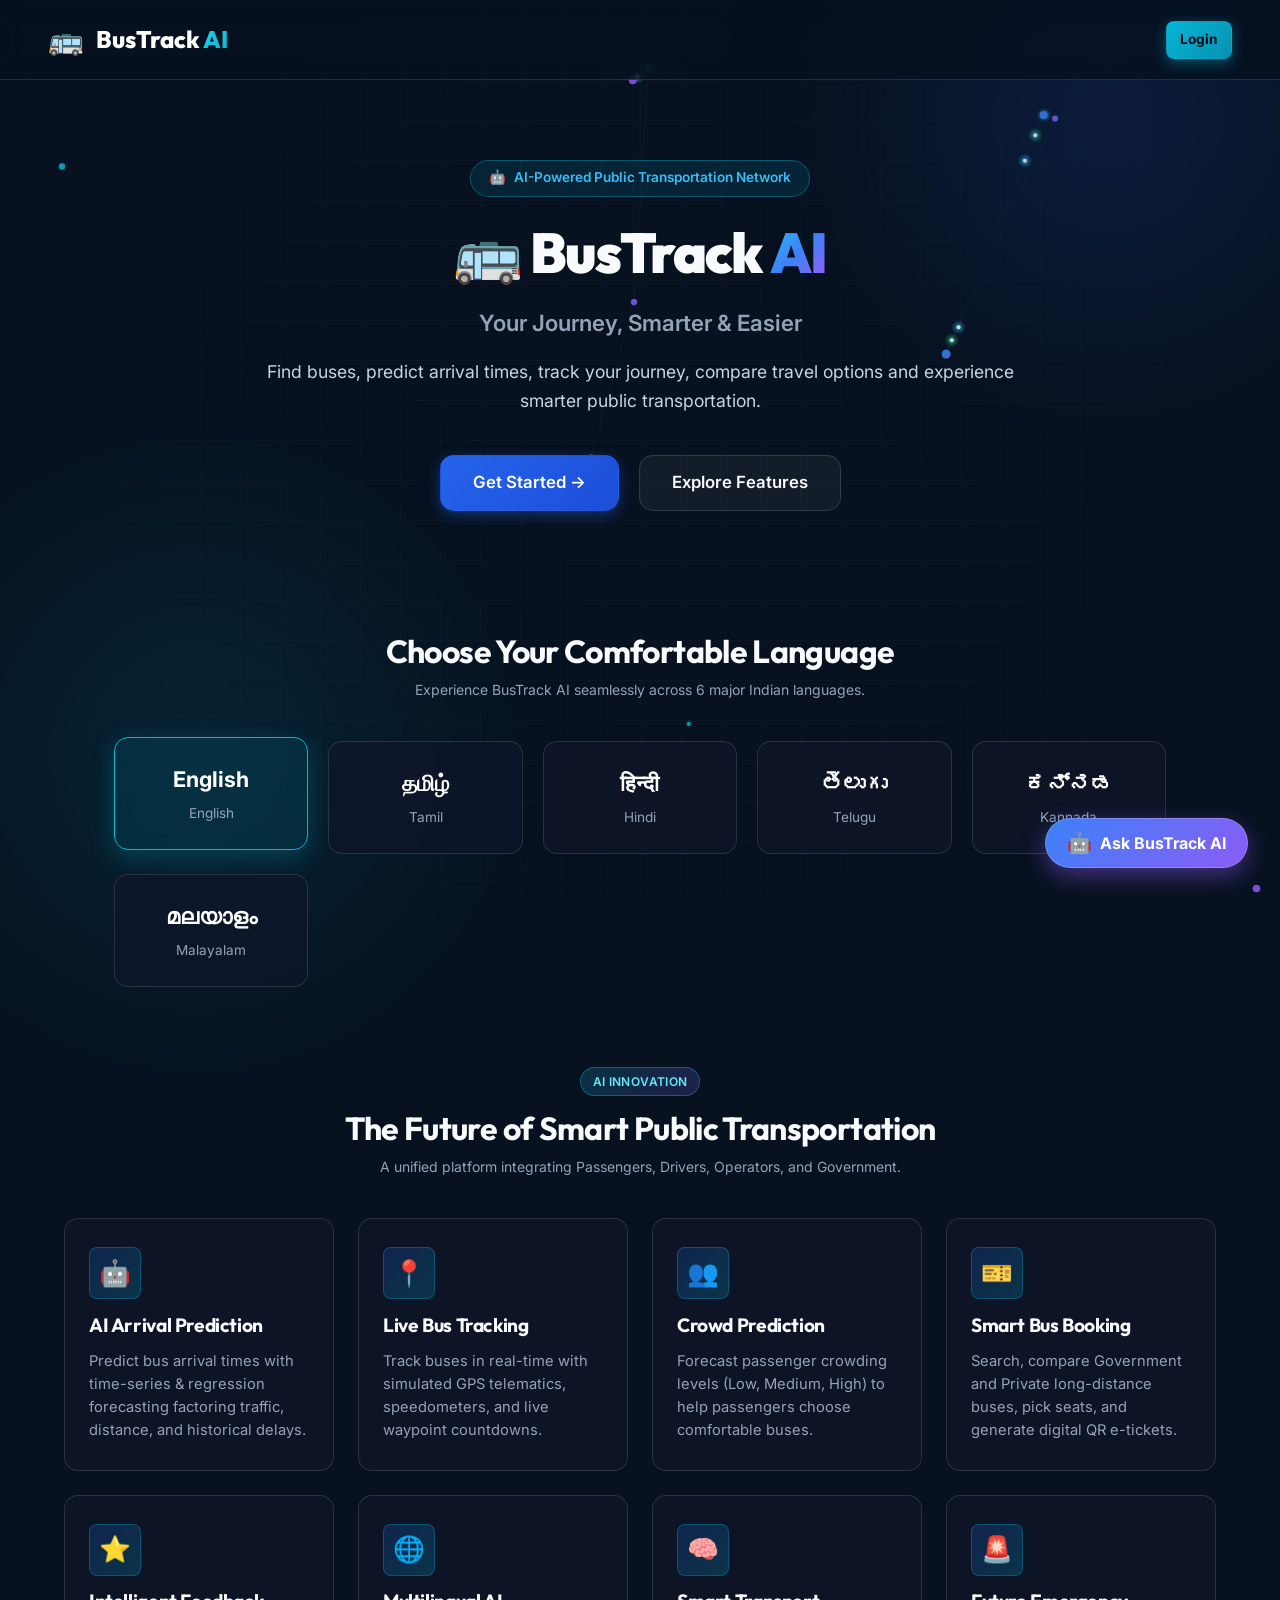
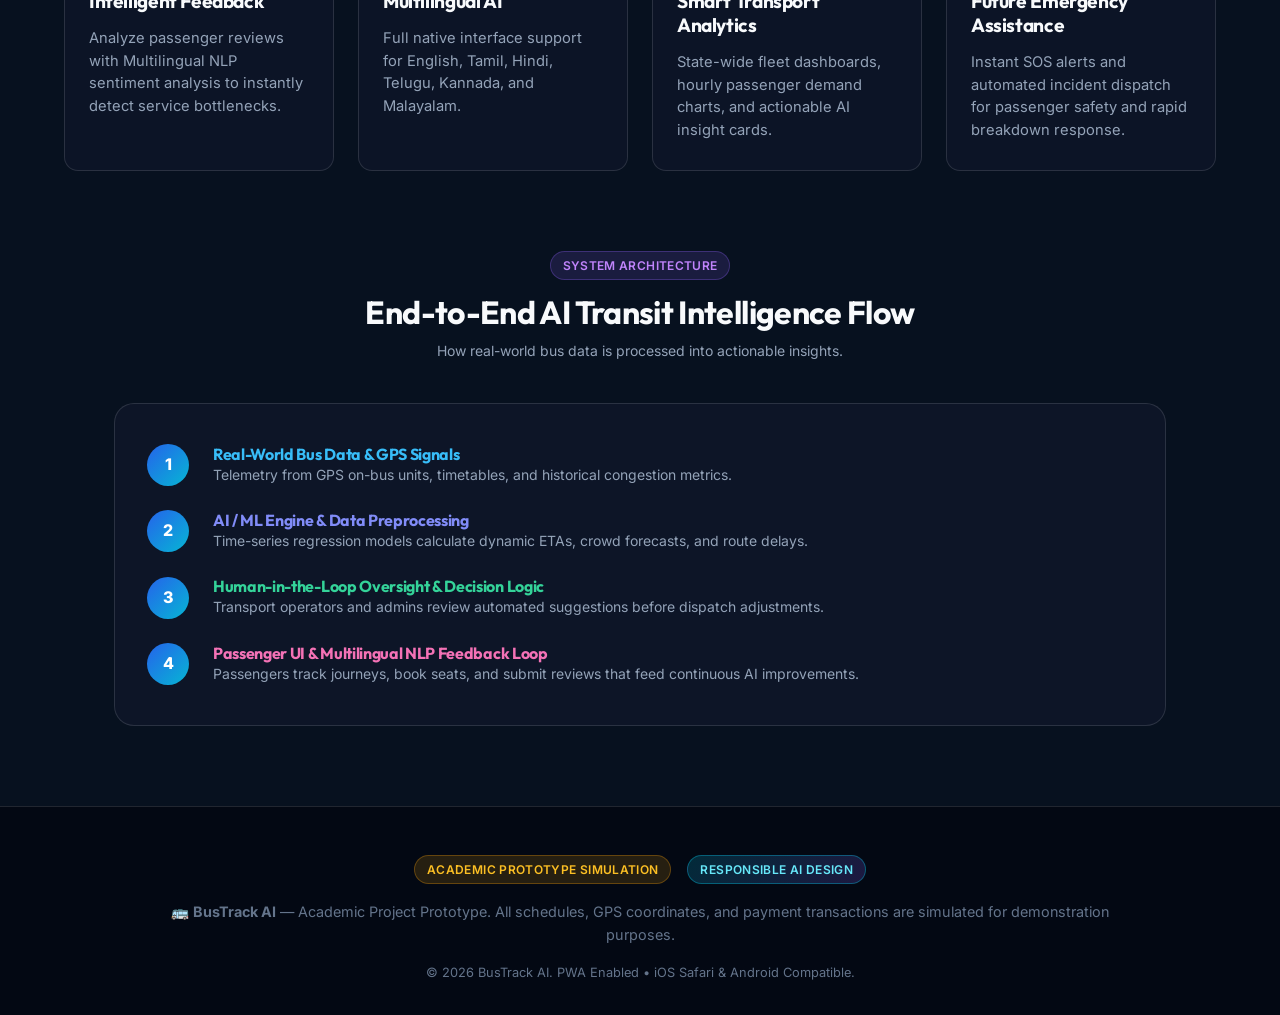
==== index.html @ 9d3da6a9 "feat: complete BusTrack AI platform with PWA, responsive design, email auth, and live booking" ====
<!DOCTYPE html>
<html lang="en">
<head>
  <meta charset="UTF-8" />
  <meta name="viewport" content="width=device-width, initial-scale=1.0, viewport-fit=cover" />
  <title>BusTrack AI — Know Your Bus. Know Your Time. Travel Smarter.</title>
  <meta name="description" content="AI-Powered Smart Public Transportation Platform for real-time bus tracking, ETA predictions, Govt vs. Private comparisons, and smart ticketing." />
  <meta name="theme-color" content="#07111F" />
  <meta name="apple-mobile-web-app-capable" content="yes" />
  <meta name="apple-mobile-web-app-status-bar-style" content="black-translucent" />
  <meta name="apple-mobile-web-app-title" content="BusTrack AI" />
  <link rel="manifest" href="manifest.json" />
  <link rel="apple-touch-icon" href="assets/icons/apple-touch-icon.png" />
  <link rel="icon" type="image/png" href="assets/icons/favicon.png" />
  <link rel="preconnect" href="https://fonts.googleapis.com" />
  <link rel="preconnect" href="https://fonts.gstatic.com" crossorigin />
  <link href="https://fonts.googleapis.com/css2?family=Inter:wght@400;500;600;700&family=Outfit:wght@600;700;800;900&display=swap" rel="stylesheet" />
  <link rel="stylesheet" href="css/global.css" />
  <link rel="stylesheet" href="css/landing.css" />
</head>
<body>
  <!-- Animated Transit Background Canvas & Grid Layer -->
  <canvas id="transit-bg-canvas"></canvas>
  <div class="bg-grid-overlay"></div>
  <div class="bg-gradient-glow"></div>
  <div class="bg-gradient-glow-2"></div>

  <!-- Landing Header -->
  <header class="landing-header">
    <div class="brand-logo">
      <span style="font-size: 1.8rem;">🚌</span>
      <span>BusTrack <span class="gradient-text-cyan">AI</span></span>
      <span class="badge badge-ai" style="display:none; @media(min-width:480px){display:inline-flex;}">Smart Mobility</span>
    </div>
    <div style="display: flex; align-items: center; gap: 0.75rem;">
      <span class="badge badge-demo" style="display:none; @media(min-width:600px){display:inline-flex;}">Prototype</span>
      <a href="login.html" class="btn btn-secondary btn-sm" data-i18n="login">Login →</a>
    </div>
  </header>

  <!-- Hero Section -->
  <main>
    <section class="hero-section">
      <div class="hero-pill">
        <span>🤖</span>
        <span>AI-Powered Public Transportation Network</span>
      </div>
      <h1 class="hero-title">
        🚌 BusTrack <span class="gradient-text">AI</span>
      </h1>
      <p class="hero-tagline" data-i18n="subtagline">
        “Your Journey, Smarter & Easier”
      </p>
      <p class="hero-description" data-i18n="landingDesc">
        Find buses, predict arrival times, track your journey, compare travel options and experience smarter public transportation.
      </p>
      <div class="hero-cta-group">
        <a href="login.html" class="btn btn-primary btn-lg" data-i18n="getStarted">
          GET STARTED →
        </a>
        <a href="#future-vision" class="btn btn-outline btn-lg">
          Explore Features
        </a>
      </div>
    </section>

    <!-- Language Selection Section -->
    <section class="language-section">
      <div class="section-heading">
        <h2 data-i18n="chooseLanguage">Choose Your Comfortable Language</h2>
        <p class="text-muted text-sm">Experience BusTrack AI seamlessly across 6 major Indian languages.</p>
      </div>
      <div class="language-cards-grid">
        <div class="language-card active" data-lang="en" onclick="LanguageManager.setLanguage('en')">
          <span class="lang-native">English</span>
          <span class="lang-english">English</span>
        </div>
        <div class="language-card" data-lang="ta" onclick="LanguageManager.setLanguage('ta')">
          <span class="lang-native">தமிழ்</span>
          <span class="lang-english">Tamil</span>
        </div>
        <div class="language-card" data-lang="hi" onclick="LanguageManager.setLanguage('hi')">
          <span class="lang-native">हिन्दी</span>
          <span class="lang-english">Hindi</span>
        </div>
        <div class="language-card" data-lang="te" onclick="LanguageManager.setLanguage('te')">
          <span class="lang-native">తెలుగు</span>
          <span class="lang-english">Telugu</span>
        </div>
        <div class="language-card" data-lang="kn" onclick="LanguageManager.setLanguage('kn')">
          <span class="lang-native">ಕನ್ನಡ</span>
          <span class="lang-english">Kannada</span>
        </div>
        <div class="language-card" data-lang="ml" onclick="LanguageManager.setLanguage('ml')">
          <span class="lang-native">മലയാളം</span>
          <span class="lang-english">Malayalam</span>
        </div>
      </div>
    </section>

    <!-- Future Vision Features Grid -->
    <section id="future-vision" class="features-section">
      <div class="section-heading">
        <div class="badge badge-ai" style="margin-bottom: 0.75rem;">AI Innovation</div>
        <h2 data-i18n="futureVisionTitle">The Future of Smart Public Transportation</h2>
        <p class="text-muted text-sm">A unified platform integrating Passengers, Drivers, Operators, and Government.</p>
      </div>

      <div class="features-grid">
        <div class="feature-card">
          <div class="feature-icon-box">🤖</div>
          <h3>AI Arrival Prediction</h3>
          <p>Predict bus arrival times with time-series & regression forecasting factoring traffic, distance, and historical delays.</p>
        </div>

        <div class="feature-card">
          <div class="feature-icon-box">📍</div>
          <h3>Live Bus Tracking</h3>
          <p>Track buses in real-time with simulated GPS telematics, speedometers, and live waypoint countdowns.</p>
        </div>

        <div class="feature-card">
          <div class="feature-icon-box">👥</div>
          <h3>Crowd Prediction</h3>
          <p>Forecast passenger crowding levels (Low, Medium, High) to help passengers choose comfortable buses.</p>
        </div>

        <div class="feature-card">
          <div class="feature-icon-box">🎫</div>
          <h3>Smart Bus Booking</h3>
          <p>Search, compare Government and Private long-distance buses, pick seats, and generate digital QR e-tickets.</p>
        </div>

        <div class="feature-card">
          <div class="feature-icon-box">⭐</div>
          <h3>Intelligent Feedback</h3>
          <p>Analyze passenger reviews with Multilingual NLP sentiment analysis to instantly detect service bottlenecks.</p>
        </div>

        <div class="feature-card">
          <div class="feature-icon-box">🌐</div>
          <h3>Multilingual AI</h3>
          <p>Full native interface support for English, Tamil, Hindi, Telugu, Kannada, and Malayalam.</p>
        </div>

        <div class="feature-card">
          <div class="feature-icon-box">🧠</div>
          <h3>Smart Transport Analytics</h3>
          <p>State-wide fleet dashboards, hourly passenger demand charts, and actionable AI insight cards.</p>
        </div>

        <div class="feature-card">
          <div class="feature-icon-box">🚨</div>
          <h3>Future Emergency Assistance</h3>
          <p>Instant SOS alerts and automated incident dispatch for passenger safety and rapid breakdown response.</p>
        </div>
      </div>
    </section>

    <!-- Architecture & C29 Project Context Section -->
    <section class="architecture-section">
      <div class="section-heading">
        <div class="badge badge-simulation" style="margin-bottom: 0.75rem;">System Architecture</div>
        <h2>End-to-End AI Transit Intelligence Flow</h2>
        <p class="text-muted text-sm">How real-world bus data is processed into actionable insights.</p>
      </div>

      <div class="arch-flow-box">
        <div class="flow-step">
          <div class="flow-step-num">1</div>
          <div>
            <h4 style="color: #38bdf8;">Real-World Bus Data & GPS Signals</h4>
            <p class="text-muted text-sm">Telemetry from GPS on-bus units, timetables, and historical congestion metrics.</p>
          </div>
        </div>

        <div class="flow-step">
          <div class="flow-step-num">2</div>
          <div>
            <h4 style="color: #818cf8;">AI / ML Engine & Data Preprocessing</h4>
            <p class="text-muted text-sm">Time-series regression models calculate dynamic ETAs, crowd forecasts, and route delays.</p>
          </div>
        </div>

        <div class="flow-step">
          <div class="flow-step-num">3</div>
          <div>
            <h4 style="color: #34d399;">Human-in-the-Loop Oversight & Decision Logic</h4>
            <p class="text-muted text-sm">Transport operators and admins review automated suggestions before dispatch adjustments.</p>
          </div>
        </div>

        <div class="flow-step">
          <div class="flow-step-num">4</div>
          <div>
            <h4 style="color: #f472b6;">Passenger UI & Multilingual NLP Feedback Loop</h4>
            <p class="text-muted text-sm">Passengers track journeys, book seats, and submit reviews that feed continuous AI improvements.</p>
          </div>
        </div>
      </div>
    </section>
  </main>

  <!-- Landing Footer -->
  <footer class="landing-footer">
    <div style="max-width: 1000px; margin: 0 auto; display: flex; flex-direction: column; gap: 1rem;">
      <div style="display: flex; justify-content: center; align-items: center; gap: 1rem; flex-wrap: wrap;">
        <span class="badge badge-demo">Academic Prototype Simulation</span>
        <span class="badge badge-ai">Responsible AI Design</span>
      </div>
      <p>🚌 <strong>BusTrack AI</strong> — Academic Project Prototype. All schedules, GPS coordinates, and payment transactions are simulated for demonstration purposes.</p>
      <p style="font-size: 0.8rem; color: #64748b;">© 2026 BusTrack AI. PWA Enabled • iOS Safari & Android Compatible.</p>
    </div>
  </footer>

  <!-- Scripts -->
  <script src="js/language.js"></script>
  <script src="js/auth.js"></script>
  <script src="js/app.js"></script>
</body>
</html>
---- css/global.css ----
/* ==========================================================================
   BusTrack AI - Global Design System & Stylesheet (Cross-Platform + PWA)
   Optimized for iPhone (iOS Safari), Android, iPad, MacBook & Desktop
   ========================================================================== */

:root {
  /* Color Palette */
  --primary: #2563eb;
  --primary-glow: rgba(37, 99, 235, 0.4);
  --primary-light: #3b82f6;
  --primary-dark: #1d4ed8;
  --secondary: #06b6d4;
  --secondary-glow: rgba(6, 182, 212, 0.4);
  --accent: #8b5cf6;
  --accent-glow: rgba(139, 92, 246, 0.4);
  
  --bg-dark: #07111f;
  --bg-darker: #030812;
  --bg-card: rgba(15, 23, 42, 0.78);
  --bg-card-hover: rgba(30, 41, 59, 0.9);
  --bg-glass: rgba(255, 255, 255, 0.05);
  --bg-glass-strong: rgba(255, 255, 255, 0.1);
  --border-glass: rgba(255, 255, 255, 0.12);
  --border-glass-glow: rgba(6, 182, 212, 0.35);
  
  --text-main: #f8fafc;
  --text-muted: #94a3b8;
  --text-dim: #64748b;
  
  --success: #22c55e;
  --success-bg: rgba(34, 197, 94, 0.15);
  --warning: #f59e0b;
  --warning-bg: rgba(245, 158, 11, 0.15);
  --danger: #ef4444;
  --danger-bg: rgba(239, 68, 68, 0.15);
  --info: #0ea5e9;
  --info-bg: rgba(14, 165, 233, 0.15);

  --govt-badge: #10b981;
  --govt-badge-bg: rgba(16, 185, 129, 0.15);
  --private-badge: #8b5cf6;
  --private-badge-bg: rgba(139, 92, 246, 0.15);

  /* Layout Dimensions & Insets */
  --sidebar-width: 260px;
  --header-height: 70px;
  --bottom-nav-height: 64px;
  --radius-sm: 8px;
  --radius-md: 14px;
  --radius-lg: 20px;
  --radius-xl: 28px;

  /* Safe Area Insets (iOS Safari notch, Dynamic Island, home bar) */
  --safe-top: env(safe-area-inset-top, 0px);
  --safe-bottom: env(safe-area-inset-bottom, 0px);
  --safe-left: env(safe-area-inset-left, 0px);
  --safe-right: env(safe-area-inset-right, 0px);
  
  /* Shadows & Glass */
  --shadow-sm: 0 4px 12px rgba(0, 0, 0, 0.25);
  --shadow-md: 0 8px 24px rgba(0, 0, 0, 0.35);
  --shadow-lg: 0 16px 40px rgba(0, 0, 0, 0.5);
  --shadow-glow-cyan: 0 0 25px rgba(6, 182, 212, 0.25);
  --shadow-glow-blue: 0 0 25px rgba(37, 99, 235, 0.25);
  
  --backdrop-blur: blur(14px);
  --transition: all 0.25s cubic-bezier(0.4, 0, 0.2, 1);
}

/* Base Reset & Box Sizing */
*, *::before, *::after {
  box-sizing: border-box;
  margin: 0;
  padding: 0;
  -webkit-tap-highlight-color: transparent;
}

html {
  font-size: 16px;
  scroll-behavior: smooth;
  height: 100%;
}

body {
  font-family: 'Inter', system-ui, -apple-system, BlinkMacSystemFont, 'Segoe UI', Roboto, Oxygen, Ubuntu, Cantarell, sans-serif;
  background-color: var(--bg-dark);
  color: var(--text-main);
  line-height: 1.6;
  min-height: 100vh;
  min-height: -webkit-fill-available;
  position: relative;
  overflow-x: hidden;
  width: 100%;
  max-width: 100vw;
  -webkit-font-smoothing: antialiased;
  -moz-osx-font-smoothing: grayscale;
  -webkit-overflow-scrolling: touch;
}

h1, h2, h3, h4, h5, h6 {
  font-family: 'Outfit', 'Inter', -apple-system, sans-serif;
  font-weight: 700;
  line-height: 1.25;
  letter-spacing: -0.02em;
  color: var(--text-main);
}

a {
  color: var(--secondary);
  text-decoration: none;
  transition: var(--transition);
}

/* Prevent auto-zoom on iOS Safari by ensuring font-size >= 16px */
input, select, textarea, button {
  font-family: inherit;
  font-size: 16px;
  color: inherit;
  touch-action: manipulation;
}

/* ==========================================================================
   Animated Background Canvas & Vector Layer
   ========================================================================== */
#transit-bg-canvas {
  position: fixed;
  top: 0;
  left: 0;
  width: 100vw;
  height: 100vh;
  z-index: -2;
  pointer-events: none;
  opacity: 0.85;
}

.bg-grid-overlay {
  position: fixed;
  top: 0;
  left: 0;
  width: 100vw;
  height: 100vh;
  z-index: -1;
  pointer-events: none;
  background-image: 
    linear-gradient(rgba(255, 255, 255, 0.02) 1px, transparent 1px),
    linear-gradient(90deg, rgba(255, 255, 255, 0.02) 1px, transparent 1px);
  background-size: 40px 40px;
  mask-image: radial-gradient(circle at 50% 50%, black 40%, transparent 80%);
  -webkit-mask-image: radial-gradient(circle at 50% 50%, black 40%, transparent 80%);
}

.bg-gradient-glow {
  position: fixed;
  top: -20%;
  right: -10%;
  width: 600px;
  height: 600px;
  background: radial-gradient(circle, rgba(37, 99, 235, 0.18), transparent 70%);
  z-index: -1;
  filter: blur(80px);
  pointer-events: none;
  animation: pulseGlow 12s ease-in-out infinite alternate;
}

.bg-gradient-glow-2 {
  position: fixed;
  bottom: -20%;
  left: -10%;
  width: 650px;
  height: 650px;
  background: radial-gradient(circle, rgba(6, 182, 212, 0.15), transparent 70%);
  z-index: -1;
  filter: blur(90px);
  pointer-events: none;
  animation: pulseGlow 15s ease-in-out infinite alternate-reverse;
}

@keyframes pulseGlow {
  0% { transform: scale(1) translate(0, 0); opacity: 0.7; }
  50% { transform: scale(1.15) translate(30px, -20px); opacity: 0.9; }
  100% { transform: scale(1) translate(-20px, 20px); opacity: 0.7; }
}

/* ==========================================================================
   Glassmorphism Cards & Panels
   ========================================================================== */
.glass-card {
  background: var(--bg-card);
  backdrop-filter: var(--backdrop-blur);
  -webkit-backdrop-filter: var(--backdrop-blur);
  border: 1px solid var(--border-glass);
  border-radius: var(--radius-md);
  padding: 1.5rem;
  box-shadow: var(--shadow-sm);
  transition: var(--transition);
  position: relative;
  max-width: 100%;
}

@media (hover: hover) {
  .glass-card:hover {
    border-color: var(--border-glass-glow);
    box-shadow: var(--shadow-md), var(--shadow-glow-cyan);
  }
}

.glass-panel {
  background: var(--bg-glass);
  backdrop-filter: var(--backdrop-blur);
  border: 1px solid var(--border-glass);
  border-radius: var(--radius-lg);
  padding: 2rem;
}

/* ==========================================================================
   Typography & Gradient Text
   ========================================================================== */
.gradient-text {
  background: linear-gradient(135deg, #38bdf8 0%, #3b82f6 50%, #a855f7 100%);
  -webkit-background-clip: text;
  -webkit-text-fill-color: transparent;
  display: inline-block;
}

.gradient-text-cyan {
  background: linear-gradient(135deg, #22d3ee 0%, #06b6d4 100%);
  -webkit-background-clip: text;
  -webkit-text-fill-color: transparent;
}

.text-muted { color: var(--text-muted); }
.text-sm { font-size: 0.875rem; }
.text-xs { font-size: 0.75rem; }

/* ==========================================================================
   Badges & Labels
   ========================================================================== */
.badge {
  display: inline-flex;
  align-items: center;
  gap: 0.35rem;
  padding: 0.25rem 0.75rem;
  font-size: 0.75rem;
  font-weight: 600;
  border-radius: 9999px;
  letter-spacing: 0.03em;
  text-transform: uppercase;
  border: 1px solid transparent;
  white-space: nowrap;
}

.badge-demo {
  background: rgba(245, 158, 11, 0.15);
  color: #fbbf24;
  border-color: rgba(245, 158, 11, 0.3);
}

.badge-simulation {
  background: rgba(139, 92, 246, 0.15);
  color: #c084fc;
  border-color: rgba(139, 92, 246, 0.3);
}

.badge-ai {
  background: linear-gradient(135deg, rgba(6, 182, 212, 0.2), rgba(139, 92, 246, 0.2));
  color: #67e8f9;
  border-color: rgba(6, 182, 212, 0.4);
}

.badge-govt {
  background: var(--govt-badge-bg);
  color: var(--govt-badge);
  border-color: rgba(16, 185, 129, 0.3);
}

.badge-private {
  background: var(--private-badge-bg);
  color: var(--private-badge);
  border-color: rgba(139, 92, 246, 0.3);
}

.badge-success {
  background: var(--success-bg);
  color: var(--success);
  border-color: rgba(34, 197, 94, 0.3);
}

.badge-warning {
  background: var(--warning-bg);
  color: var(--warning);
  border-color: rgba(245, 158, 11, 0.3);
}

.badge-danger {
  background: var(--danger-bg);
  color: var(--danger);
  border-color: rgba(239, 68, 68, 0.3);
}

.live-indicator {
  display: inline-flex;
  align-items: center;
  gap: 0.4rem;
  font-size: 0.75rem;
  font-weight: 700;
  color: var(--success);
}

.pulse-dot {
  width: 8px;
  height: 8px;
  background-color: var(--success);
  border-radius: 50%;
  position: relative;
  flex-shrink: 0;
}

.pulse-dot::after {
  content: '';
  position: absolute;
  top: -4px;
  left: -4px;
  width: 16px;
  height: 16px;
  border-radius: 50%;
  background-color: var(--success);
  opacity: 0.6;
  animation: radarPulse 1.6s infinite ease-out;
}

@keyframes radarPulse {
  0% { transform: scale(0.5); opacity: 0.9; }
  100% { transform: scale(2.2); opacity: 0; }
}

/* ==========================================================================
   Touch-Friendly Buttons (Min 44px tap target)
   ========================================================================== */
.btn {
  display: inline-flex;
  align-items: center;
  justify-content: center;
  gap: 0.5rem;
  min-height: 44px;
  padding: 0.65rem 1.4rem;
  font-weight: 600;
  border-radius: var(--radius-sm);
  border: 1px solid transparent;
  cursor: pointer;
  transition: var(--transition);
  text-decoration: none;
  font-size: 0.95rem;
  outline: none;
  touch-action: manipulation;
  user-select: none;
}

.btn:active {
  transform: scale(0.97);
}

.btn-primary {
  background: linear-gradient(135deg, var(--primary) 0%, #1d4ed8 100%);
  color: #ffffff;
  box-shadow: 0 4px 14px var(--primary-glow);
}

.btn-secondary {
  background: linear-gradient(135deg, var(--secondary) 0%, #0891b2 100%);
  color: #030812;
  font-weight: 700;
  box-shadow: 0 4px 14px var(--secondary-glow);
}

.btn-accent {
  background: linear-gradient(135deg, var(--accent) 0%, #7c3aed 100%);
  color: #ffffff;
  box-shadow: 0 4px 14px var(--accent-glow);
}

.btn-outline {
  background: rgba(255, 255, 255, 0.05);
  border-color: var(--border-glass);
  color: var(--text-main);
}

.btn-danger {
  background: var(--danger-bg);
  border-color: rgba(239, 68, 68, 0.4);
  color: #f87171;
}

.btn-sm {
  min-height: 38px;
  padding: 0.4rem 0.85rem;
  font-size: 0.85rem;
}

.btn-lg {
  min-height: 50px;
  padding: 0.85rem 2rem;
  font-size: 1.05rem;
  border-radius: var(--radius-md);
}

/* ==========================================================================
   Form Controls
   ========================================================================== */
.form-group {
  margin-bottom: 1.25rem;
}

.form-label {
  display: block;
  font-size: 0.875rem;
  font-weight: 500;
  color: var(--text-muted);
  margin-bottom: 0.4rem;
}

.form-control {
  width: 100%;
  min-height: 44px;
  padding: 0.75rem 1rem;
  background: rgba(15, 23, 42, 0.6);
  border: 1px solid var(--border-glass);
  border-radius: var(--radius-sm);
  color: var(--text-main);
  transition: var(--transition);
  outline: none;
}

.form-control:focus {
  border-color: var(--secondary);
  box-shadow: 0 0 0 3px rgba(6, 182, 212, 0.2);
  background: rgba(15, 23, 42, 0.85);
}

.form-select {
  appearance: none;
  background-image: url("data:image/svg+xml,%3Csvg xmlns='http://www.w3.org/2000/svg' fill='none' viewBox='0 0 24 24' stroke='%2394a3b8'%3E%3Cpath stroke-linecap='round' stroke-linejoin='round' stroke-width='2' d='M19 9l-7 7-7-7'%3E%3C/path%3E%3C/svg%3E");
  background-repeat: no-repeat;
  background-position: right 0.75rem center;
  background-size: 1.25rem;
  padding-right: 2.5rem;
}

/* ==========================================================================
   App Layout (Sidebar + Header + Main Area)
   ========================================================================== */
.app-container {
  display: flex;
  min-height: 100vh;
  width: 100%;
  max-width: 100vw;
  overflow-x: hidden;
}

.sidebar {
  width: var(--sidebar-width);
  background: rgba(7, 17, 31, 0.92);
  backdrop-filter: var(--backdrop-blur);
  -webkit-backdrop-filter: var(--backdrop-blur);
  border-right: 1px solid var(--border-glass);
  display: flex;
  flex-direction: column;
  position: fixed;
  top: 0;
  bottom: 0;
  left: 0;
  z-index: 1000;
  transition: transform 0.3s cubic-bezier(0.4, 0, 0.2, 1);
  padding-top: var(--safe-top);
  padding-bottom: var(--safe-bottom);
}

.sidebar-header {
  padding: 1.5rem 1.25rem;
  display: flex;
  align-items: center;
  gap: 0.75rem;
  border-bottom: 1px solid var(--border-glass);
}

.sidebar-logo-icon { font-size: 1.75rem; }
.sidebar-logo-text { font-size: 1.25rem; font-weight: 800; letter-spacing: -0.02em; }
.sidebar-role-badge { display: block; font-size: 0.65rem; color: var(--secondary); text-transform: uppercase; letter-spacing: 0.08em; }

.sidebar-nav {
  flex: 1;
  padding: 1.25rem 0.75rem;
  overflow-y: auto;
  -webkit-overflow-scrolling: touch;
  display: flex;
  flex-direction: column;
  gap: 0.35rem;
}

.sidebar-link {
  display: flex;
  align-items: center;
  gap: 0.85rem;
  min-height: 44px;
  padding: 0.7rem 1rem;
  border-radius: var(--radius-sm);
  color: var(--text-muted);
  font-weight: 500;
  transition: var(--transition);
}

.sidebar-link:hover, .sidebar-link:active {
  background: var(--bg-glass-strong);
  color: var(--text-main);
}

.sidebar-link.active {
  background: linear-gradient(90deg, rgba(37, 99, 235, 0.25), rgba(6, 182, 212, 0.15));
  color: #38bdf8;
  font-weight: 600;
  border-left: 3px solid var(--secondary);
}

.sidebar-footer {
  padding: 1rem 1.25rem;
  border-top: 1px solid var(--border-glass);
}

.main-content {
  flex: 1;
  margin-left: var(--sidebar-width);
  min-height: 100vh;
  display: flex;
  flex-direction: column;
  width: calc(100% - var(--sidebar-width));
  max-width: 100vw;
  overflow-x: hidden;
}

/* App Header with iOS Safe Area */
.app-header {
  height: calc(var(--header-height) + var(--safe-top));
  padding-top: var(--safe-top);
  background: rgba(7, 17, 31, 0.75);
  backdrop-filter: var(--backdrop-blur);
  -webkit-backdrop-filter: var(--backdrop-blur);
  border-bottom: 1px solid var(--border-glass);
  display: flex;
  align-items: center;
  justify-content: space-between;
  padding-left: max(1.5rem, var(--safe-left));
  padding-right: max(1.5rem, var(--safe-right));
  position: sticky;
  top: 0;
  z-index: 900;
}

.header-left {
  display: flex;
  align-items: center;
  gap: 0.85rem;
}

.header-title {
  font-size: 1.15rem;
  font-weight: 700;
  white-space: nowrap;
  overflow: hidden;
  text-overflow: ellipsis;
}

.header-right {
  display: flex;
  align-items: center;
  gap: 0.75rem;
}

.header-action-btn {
  background: var(--bg-glass);
  border: 1px solid var(--border-glass);
  border-radius: 50%;
  width: 42px;
  height: 42px;
  display: flex;
  align-items: center;
  justify-content: center;
  cursor: pointer;
  color: var(--text-main);
  position: relative;
}

.notification-count {
  position: absolute;
  top: -2px;
  right: -2px;
  background: var(--danger);
  color: #fff;
  font-size: 0.65rem;
  font-weight: 700;
  width: 18px;
  height: 18px;
  border-radius: 50%;
  display: flex;
  align-items: center;
  justify-content: center;
}

.user-profile-btn {
  display: flex;
  align-items: center;
  gap: 0.5rem;
  padding: 0.3rem 0.75rem;
  min-height: 38px;
  background: var(--bg-glass);
  border: 1px solid var(--border-glass);
  border-radius: 9999px;
  color: var(--text-main);
}

.avatar {
  width: 28px;
  height: 28px;
  border-radius: 50%;
  background: linear-gradient(135deg, var(--primary), var(--secondary));
  display: flex;
  align-items: center;
  justify-content: center;
  font-weight: 700;
  font-size: 0.75rem;
}

/* Page Body with Safe Area Support */
.page-body {
  flex: 1;
  padding: 2rem;
  padding-left: max(1.5rem, var(--safe-left));
  padding-right: max(1.5rem, var(--safe-right));
  padding-bottom: max(2rem, calc(var(--bottom-nav-height) + 1.5rem + var(--safe-bottom)));
  max-width: 1400px;
  width: 100%;
  margin: 0 auto;
}

/* Mobile Sidebar Backdrop Overlay */
.sidebar-backdrop {
  position: fixed;
  top: 0;
  left: 0;
  width: 100vw;
  height: 100vh;
  background: rgba(3, 8, 18, 0.65);
  backdrop-filter: blur(4px);
  z-index: 999;
  display: none;
}

.sidebar-backdrop.active {
  display: block;
}

.menu-toggle-btn {
  display: none;
  background: transparent;
  border: none;
  color: var(--text-main);
  font-size: 1.6rem;
  cursor: pointer;
  min-width: 44px;
  min-height: 44px;
}

/* ==========================================================================
   Mobile Bottom Navigation Bar (Phone UX)
   ========================================================================== */
.mobile-bottom-nav {
  display: none;
  position: fixed;
  bottom: 0;
  left: 0;
  right: 0;
  height: calc(var(--bottom-nav-height) + var(--safe-bottom));
  padding-bottom: var(--safe-bottom);
  background: rgba(7, 17, 31, 0.94);
  backdrop-filter: var(--backdrop-blur);
  -webkit-backdrop-filter: var(--backdrop-blur);
  border-top: 1px solid var(--border-glass);
  z-index: 850;
  grid-template-columns: repeat(5, 1fr);
  align-items: center;
}

.bottom-nav-item {
  display: flex;
  flex-direction: column;
  align-items: center;
  justify-content: center;
  gap: 0.2rem;
  color: var(--text-muted);
  font-size: 0.7rem;
  font-weight: 600;
  text-decoration: none;
  height: 100%;
  touch-action: manipulation;
}

.bottom-nav-item .nav-icon {
  font-size: 1.25rem;
}

.bottom-nav-item.active {
  color: #38bdf8;
}

/* ==========================================================================
   PWA Install Prompt Banner
   ========================================================================== */
.pwa-install-banner {
  position: fixed;
  bottom: calc(var(--bottom-nav-height) + 1rem + var(--safe-bottom));
  left: 1rem;
  right: 1rem;
  max-width: 440px;
  margin: 0 auto;
  background: rgba(15, 23, 42, 0.95);
  backdrop-filter: var(--backdrop-blur);
  border: 1px solid var(--border-glass-glow);
  border-radius: var(--radius-md);
  padding: 1rem 1.25rem;
  box-shadow: var(--shadow-lg), var(--shadow-glow-cyan);
  display: none;
  align-items: center;
  justify-content: space-between;
  gap: 1rem;
  z-index: 1050;
  animation: slideUp 0.35s ease;
}

.pwa-install-banner.active {
  display: flex;
}

@keyframes slideUp {
  from { transform: translateY(100%); opacity: 0; }
  to { transform: translateY(0); opacity: 1; }
}

/* ==========================================================================
   Modals
   ========================================================================== */
.modal-backdrop {
  position: fixed;
  top: 0;
  left: 0;
  width: 100vw;
  height: 100vh;
  background: rgba(3, 8, 18, 0.75);
  backdrop-filter: blur(8px);
  -webkit-backdrop-filter: blur(8px);
  z-index: 1100;
  display: flex;
  align-items: center;
  justify-content: center;
  padding: 1rem;
  padding-top: max(1rem, var(--safe-top));
  padding-bottom: max(1rem, var(--safe-bottom));
  opacity: 0;
  pointer-events: none;
  transition: opacity 0.25s ease;
}

.modal-backdrop.active {
  opacity: 1;
  pointer-events: auto;
}

.modal-container {
  background: rgba(15, 23, 42, 0.96);
  border: 1px solid var(--border-glass-glow);
  border-radius: var(--radius-lg);
  box-shadow: var(--shadow-lg), var(--shadow-glow-blue);
  width: 100%;
  max-width: 650px;
  max-height: calc(90vh - var(--safe-top) - var(--safe-bottom));
  overflow-y: auto;
  -webkit-overflow-scrolling: touch;
  transform: translateY(20px) scale(0.96);
  transition: transform 0.25s cubic-bezier(0.4, 0, 0.2, 1);
}

.modal-backdrop.active .modal-container {
  transform: translateY(0) scale(1);
}

.modal-header {
  padding: 1.25rem 1.5rem;
  display: flex;
  align-items: center;
  justify-content: space-between;
  border-bottom: 1px solid var(--border-glass);
}

.modal-title { font-size: 1.25rem; font-weight: 700; }

.modal-close-btn {
  background: transparent;
  border: none;
  color: var(--text-muted);
  font-size: 1.6rem;
  cursor: pointer;
  min-width: 44px;
  min-height: 44px;
  display: flex;
  align-items: center;
  justify-content: center;
}

.modal-body { padding: 1.5rem; }
.modal-footer {
  padding: 1rem 1.5rem;
  display: flex;
  align-items: center;
  justify-content: flex-end;
  gap: 0.75rem;
  border-top: 1px solid var(--border-glass);
  flex-wrap: wrap;
}

/* ==========================================================================
   Floating AI Travel Assistant Widget
   ========================================================================== */
.ai-assistant-widget {
  position: fixed;
  bottom: calc(2rem + var(--safe-bottom));
  right: max(2rem, var(--safe-right));
  z-index: 950;
}

.ai-fab-btn {
  display: flex;
  align-items: center;
  gap: 0.5rem;
  min-height: 48px;
  background: linear-gradient(135deg, #3b82f6 0%, #8b5cf6 100%);
  color: #fff;
  border: 1px solid rgba(255, 255, 255, 0.2);
  padding: 0.75rem 1.3rem;
  border-radius: 9999px;
  font-weight: 700;
  cursor: pointer;
  box-shadow: 0 8px 25px rgba(139, 92, 246, 0.45);
}

.ai-chat-window {
  position: absolute;
  bottom: calc(100% + 1rem);
  right: 0;
  width: 380px;
  max-width: calc(100vw - 2rem);
  height: 520px;
  background: rgba(15, 23, 42, 0.96);
  backdrop-filter: var(--backdrop-blur);
  border: 1px solid var(--border-glass-glow);
  border-radius: var(--radius-lg);
  box-shadow: var(--shadow-lg), var(--shadow-glow-blue);
  display: flex;
  flex-direction: column;
  overflow: hidden;
  opacity: 0;
  pointer-events: none;
  transform: translateY(20px) scale(0.95);
  transition: all 0.25s cubic-bezier(0.4, 0, 0.2, 1);
}

.ai-chat-window.active {
  opacity: 1;
  pointer-events: auto;
  transform: translateY(0) scale(1);
}

.ai-chat-header {
  padding: 0.85rem 1.25rem;
  background: linear-gradient(135deg, rgba(37, 99, 235, 0.3), rgba(139, 92, 246, 0.3));
  border-bottom: 1px solid var(--border-glass);
  display: flex;
  align-items: center;
  justify-content: space-between;
}

.ai-chat-messages {
  flex: 1;
  padding: 1rem;
  overflow-y: auto;
  -webkit-overflow-scrolling: touch;
  display: flex;
  flex-direction: column;
  gap: 0.85rem;
}

.chat-bubble {
  max-width: 85%;
  padding: 0.75rem 1rem;
  border-radius: var(--radius-md);
  font-size: 0.9rem;
  line-height: 1.45;
}

.chat-bubble.bot {
  align-self: flex-start;
  background: rgba(30, 41, 59, 0.85);
  border: 1px solid var(--border-glass);
  color: var(--text-main);
}

.chat-bubble.user {
  align-self: flex-end;
  background: linear-gradient(135deg, var(--primary), #1d4ed8);
  color: #fff;
}

.ai-quick-prompts {
  padding: 0.5rem 1rem;
  display: flex;
  gap: 0.5rem;
  overflow-x: auto;
  -webkit-overflow-scrolling: touch;
  border-top: 1px solid var(--border-glass);
  background: rgba(7, 17, 31, 0.5);
}

.prompt-pill {
  white-space: nowrap;
  font-size: 0.75rem;
  min-height: 32px;
  padding: 0.3rem 0.75rem;
  background: var(--bg-glass);
  border: 1px solid var(--border-glass);
  border-radius: 9999px;
  color: var(--text-muted);
  cursor: pointer;
}

.ai-chat-input-area {
  padding: 0.75rem 1rem;
  border-top: 1px solid var(--border-glass);
  display: flex;
  gap: 0.5rem;
}

/* ==========================================================================
   Toasts & Notification Dropdown
   ========================================================================== */
.toast-container {
  position: fixed;
  top: calc(1.5rem + var(--safe-top));
  right: max(1.5rem, var(--safe-right));
  z-index: 1200;
  display: flex;
  flex-direction: column;
  gap: 0.75rem;
  max-width: calc(100vw - 2rem);
}

.toast {
  background: rgba(15, 23, 42, 0.95);
  backdrop-filter: var(--backdrop-blur);
  border: 1px solid var(--border-glass);
  border-radius: var(--radius-md);
  padding: 0.9rem 1.25rem;
  color: var(--text-main);
  box-shadow: var(--shadow-md);
  display: flex;
  align-items: center;
  gap: 0.75rem;
  min-width: 280px;
  max-width: 420px;
  animation: slideInRight 0.3s forwards cubic-bezier(0.4, 0, 0.2, 1);
}

@keyframes slideInRight { to { transform: translateX(0); } }
.toast.toast-success { border-left: 4px solid var(--success); }
.toast.toast-warning { border-left: 4px solid var(--warning); }
.toast.toast-danger { border-left: 4px solid var(--danger); }
.toast.toast-info { border-left: 4px solid var(--info); }

.notifications-dropdown {
  position: absolute;
  top: calc(100% + 0.5rem);
  right: 0;
  width: 320px;
  max-width: calc(100vw - 2rem);
  background: rgba(15, 23, 42, 0.96);
  backdrop-filter: var(--backdrop-blur);
  border: 1px solid var(--border-glass);
  border-radius: var(--radius-md);
  box-shadow: var(--shadow-lg);
  padding: 0.75rem;
  z-index: 1000;
  display: none;
}

.notifications-dropdown.active { display: block; }

.notification-item {
  padding: 0.75rem;
  border-radius: var(--radius-sm);
  border-bottom: 1px solid var(--border-glass);
  font-size: 0.85rem;
}

/* ==========================================================================
   RESPONSIVE BREAKPOINTS (Mobile, Tablet, Laptop, Desktop)
   ========================================================================== */

/* 1. Tablet & Below (<= 1024px) */
@media (max-width: 1024px) {
  :root {
    --sidebar-width: 240px;
  }
  .page-body {
    padding: 1.5rem;
  }
}

/* 2. Mobile & Small Tablet (<= 768px) - iPhone / Android Phone Mode */
@media (max-width: 768px) {
  .sidebar {
    transform: translateX(-100%);
    width: 280px;
    box-shadow: 0 0 40px rgba(0, 0, 0, 0.7);
  }
  
  .sidebar.open {
    transform: translateX(0);
  }
  
  .main-content {
    margin-left: 0;
    width: 100%;
    max-width: 100vw;
  }
  
  .menu-toggle-btn {
    display: flex;
    align-items: center;
    justify-content: center;
  }
  
  .mobile-bottom-nav {
    display: grid;
  }

  .app-header {
    padding-left: max(1rem, var(--safe-left));
    padding-right: max(1rem, var(--safe-right));
  }
  
  .page-body {
    padding: 1.25rem 1rem;
    padding-bottom: calc(var(--bottom-nav-height) + 2rem + var(--safe-bottom));
  }

  .ai-assistant-widget {
    bottom: calc(var(--bottom-nav-height) + 1rem + var(--safe-bottom));
    right: 1rem;
  }

  .ai-fab-btn {
    padding: 0.6rem 1rem;
    font-size: 0.85rem;
  }

  .ai-chat-window {
    width: calc(100vw - 2rem);
    height: 460px;
    bottom: calc(100% + 0.75rem);
    right: 0;
  }

  .toast-container {
    left: 1rem;
    right: 1rem;
    max-width: none;
  }
  
  .toast {
    min-width: auto;
    width: 100%;
  }

  .user-profile-btn span {
    display: none;
  }

  .user-profile-btn {
    padding: 0.25rem;
    border-radius: 50%;
  }
}

/* 3. Small Mobile (320px - 375px) - iPhone SE */
@media (max-width: 375px) {
  html { font-size: 15px; }
  .btn { padding: 0.5rem 1rem; font-size: 0.85rem; }
  .modal-body { padding: 1rem; }
  .modal-header { padding: 1rem; }
  .page-body { padding: 1rem 0.75rem; }
}

/* 4. Large Desktop (1441px+) */
@media (min-width: 1441px) {
  .page-body {
    max-width: 1600px;
    padding: 2.5rem 3rem;
  }
}

/* Reduced Motion Compliance */
@media (prefers-reduced-motion: reduce) {
  *, *::before, *::after {
    animation-duration: 0.01ms !important;
    animation-iteration-count: 1 !important;
    transition-duration: 0.01ms !important;
    scroll-behavior: auto !important;
  }
}
---- css/landing.css ----
/* ==========================================================================
   BusTrack AI - Landing Page Styles
   ========================================================================== */

.landing-header {
  height: 80px;
  padding: 0 3rem;
  display: flex;
  align-items: center;
  justify-content: space-between;
  border-bottom: 1px solid var(--border-glass);
  background: rgba(7, 17, 31, 0.7);
  backdrop-filter: var(--backdrop-blur);
  position: sticky;
  top: 0;
  z-index: 100;
}

.brand-logo {
  display: flex;
  align-items: center;
  gap: 0.75rem;
  font-family: 'Outfit', sans-serif;
  font-size: 1.5rem;
  font-weight: 800;
  color: #ffffff;
}

.hero-section {
  padding: 5rem 2rem 4rem;
  max-width: 1200px;
  margin: 0 auto;
  text-align: center;
}

.hero-pill {
  display: inline-flex;
  align-items: center;
  gap: 0.5rem;
  padding: 0.4rem 1.1rem;
  background: rgba(6, 182, 212, 0.12);
  border: 1px solid rgba(6, 182, 212, 0.35);
  border-radius: 9999px;
  font-size: 0.85rem;
  font-weight: 600;
  color: #38bdf8;
  margin-bottom: 1.5rem;
}

.hero-title {
  font-size: 3.5rem;
  font-weight: 900;
  letter-spacing: -0.03em;
  line-height: 1.15;
  margin-bottom: 1.25rem;
}

.hero-tagline {
  font-size: 1.4rem;
  font-weight: 600;
  color: #94a3b8;
  margin-bottom: 1rem;
}

.hero-description {
  font-size: 1.1rem;
  color: #cbd5e1;
  max-width: 760px;
  margin: 0 auto 2.5rem;
  line-height: 1.65;
}

.hero-cta-group {
  display: flex;
  align-items: center;
  justify-content: center;
  gap: 1.25rem;
  margin-bottom: 3.5rem;
}

/* Language Selection Grid */
.language-section {
  max-width: 1100px;
  margin: 0 auto 5rem;
  padding: 0 1.5rem;
}

.section-heading {
  text-align: center;
  margin-bottom: 2.5rem;
}

.section-heading h2 {
  font-size: 2rem;
  margin-bottom: 0.5rem;
}

.language-cards-grid {
  display: grid;
  grid-template-columns: repeat(auto-fit, minmax(160px, 1fr));
  gap: 1.25rem;
}

.language-card {
  background: var(--bg-card);
  backdrop-filter: var(--backdrop-blur);
  border: 1px solid var(--border-glass);
  border-radius: var(--radius-md);
  padding: 1.5rem 1rem;
  text-align: center;
  cursor: pointer;
  transition: var(--transition);
  display: flex;
  flex-direction: column;
  align-items: center;
  gap: 0.4rem;
}

.language-card:hover, .language-card.active {
  border-color: var(--secondary);
  background: rgba(6, 182, 212, 0.1);
  box-shadow: 0 8px 25px rgba(6, 182, 212, 0.25);
  transform: translateY(-4px);
}

.lang-native {
  font-size: 1.35rem;
  font-weight: 700;
  color: #ffffff;
}

.lang-english {
  font-size: 0.85rem;
  color: var(--text-muted);
}

/* Future Vision Features Grid */
.features-section {
  max-width: 1200px;
  margin: 0 auto 5rem;
  padding: 0 1.5rem;
}

.features-grid {
  display: grid;
  grid-template-columns: repeat(auto-fill, minmax(270px, 1fr));
  gap: 1.5rem;
}

.feature-card {
  background: var(--bg-card);
  backdrop-filter: var(--backdrop-blur);
  border: 1px solid var(--border-glass);
  border-radius: var(--radius-md);
  padding: 1.75rem 1.5rem;
  transition: var(--transition);
  display: flex;
  flex-direction: column;
  gap: 0.85rem;
}

.feature-card:hover {
  border-color: var(--border-glass-glow);
  box-shadow: var(--shadow-md), var(--shadow-glow-cyan);
  transform: translateY(-4px);
}

.feature-icon-box {
  width: 52px;
  height: 52px;
  border-radius: var(--radius-sm);
  background: linear-gradient(135deg, rgba(37, 99, 235, 0.2), rgba(6, 182, 212, 0.2));
  border: 1px solid rgba(6, 182, 212, 0.3);
  display: flex;
  align-items: center;
  justify-content: center;
  font-size: 1.6rem;
}

.feature-card h3 {
  font-size: 1.2rem;
}

.feature-card p {
  color: var(--text-muted);
  font-size: 0.92rem;
  line-height: 1.55;
}

/* Architecture & Problem Breakdown */
.architecture-section {
  max-width: 1100px;
  margin: 0 auto 5rem;
  padding: 0 1.5rem;
}

.arch-flow-box {
  background: rgba(15, 23, 42, 0.85);
  border: 1px solid var(--border-glass);
  border-radius: var(--radius-lg);
  padding: 2.5rem 2rem;
  display: flex;
  flex-direction: column;
  gap: 1.5rem;
}

.flow-step {
  display: flex;
  align-items: center;
  gap: 1.5rem;
}

.flow-step-num {
  width: 42px;
  height: 42px;
  border-radius: 50%;
  background: linear-gradient(135deg, var(--primary), var(--secondary));
  color: #fff;
  font-weight: 800;
  display: flex;
  align-items: center;
  justify-content: center;
  flex-shrink: 0;
}

/* Footer */
.landing-footer {
  border-top: 1px solid var(--border-glass);
  background: rgba(3, 8, 18, 0.85);
  padding: 3rem 2rem 2rem;
  text-align: center;
  color: var(--text-dim);
  font-size: 0.9rem;
}

@media (max-width: 768px) {
  .hero-title { font-size: 2.3rem; }
  .landing-header { padding: 0 1.25rem; }
  .hero-cta-group { flex-direction: column; width: 100%; }
  .hero-cta-group .btn { width: 100%; }
}
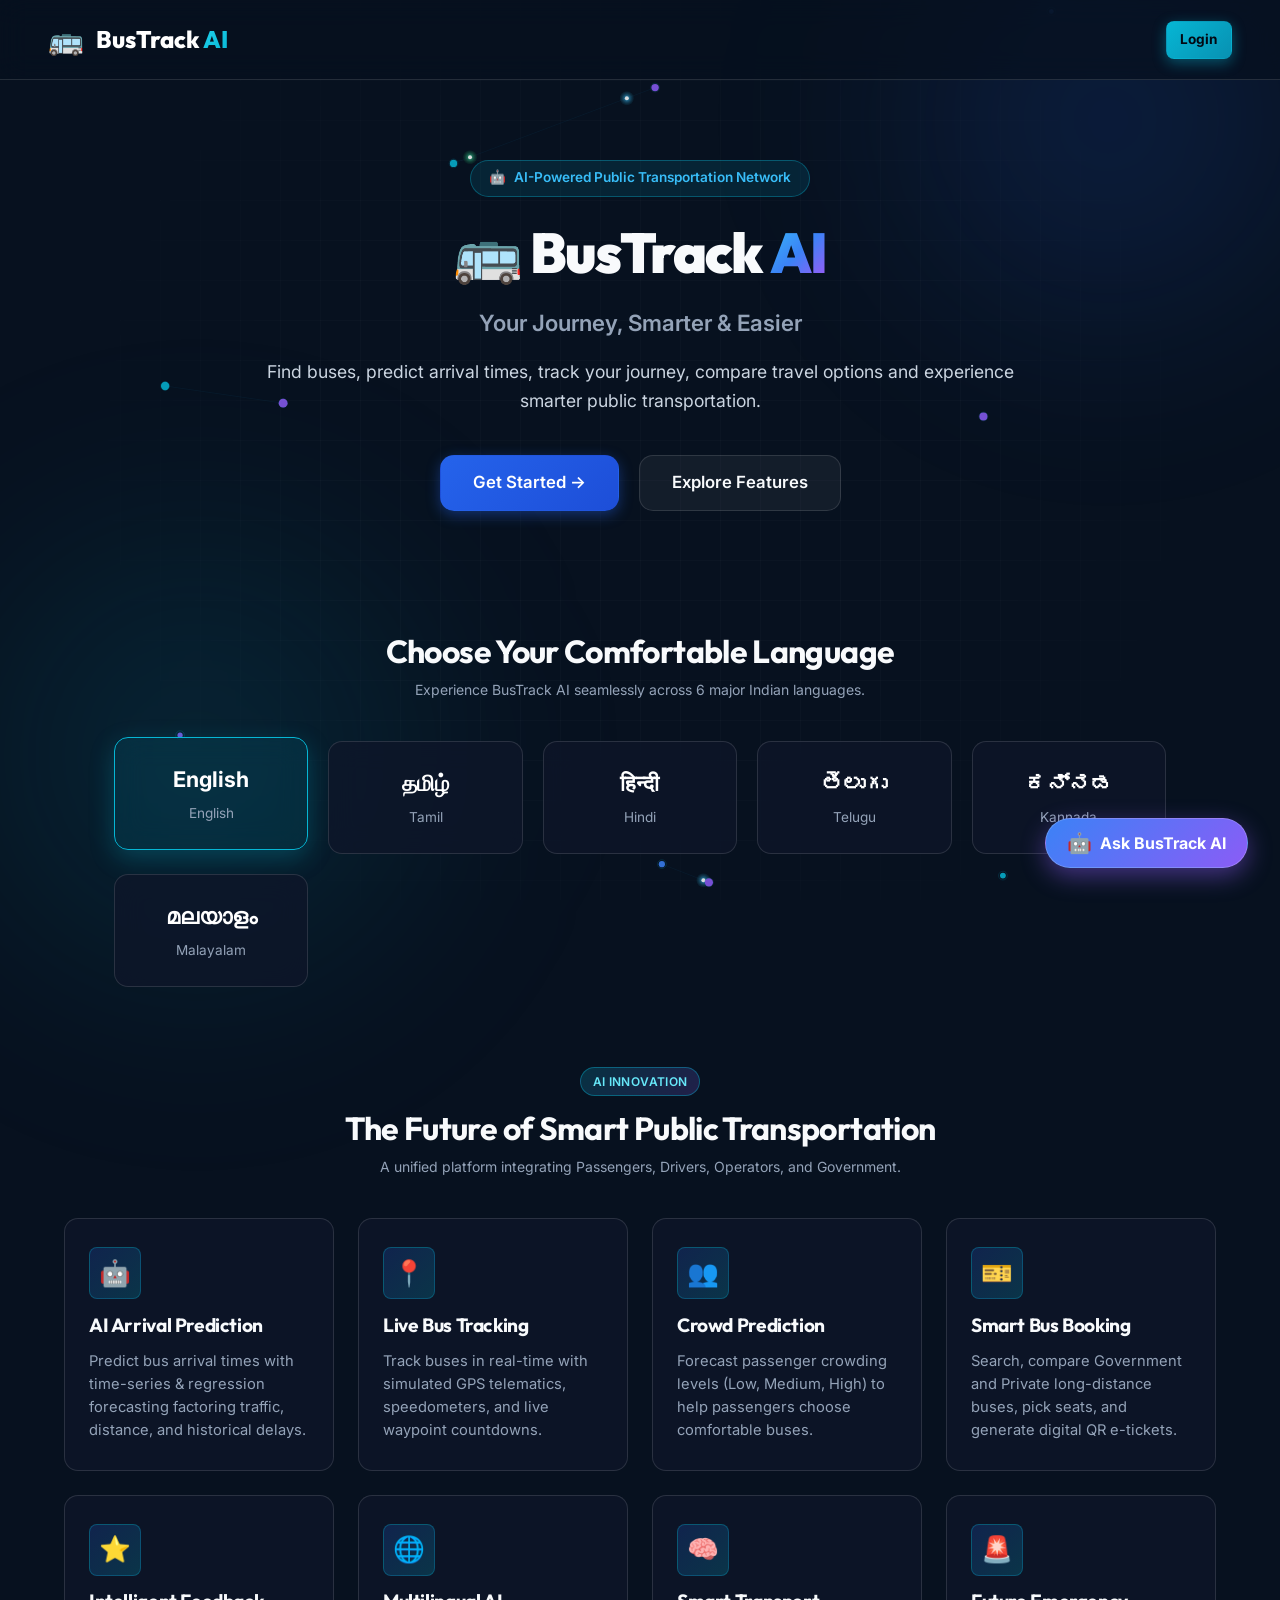
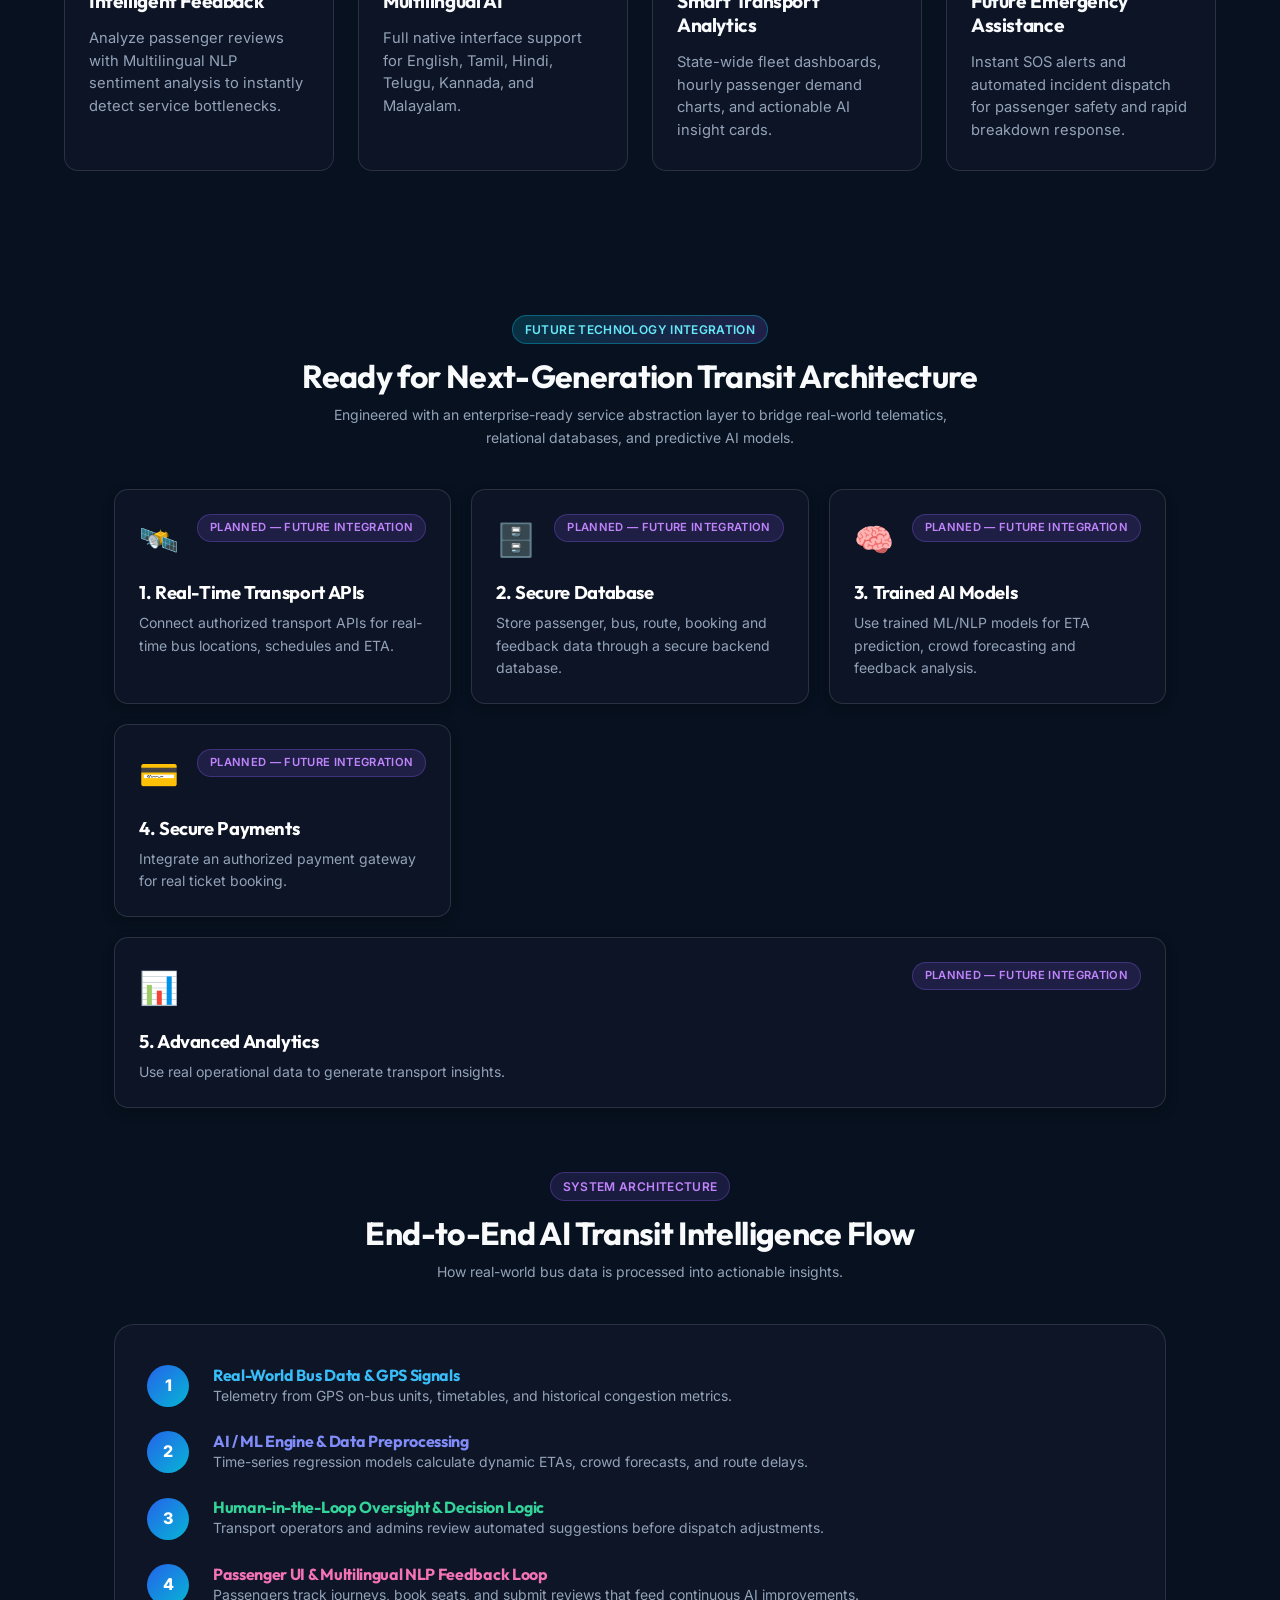
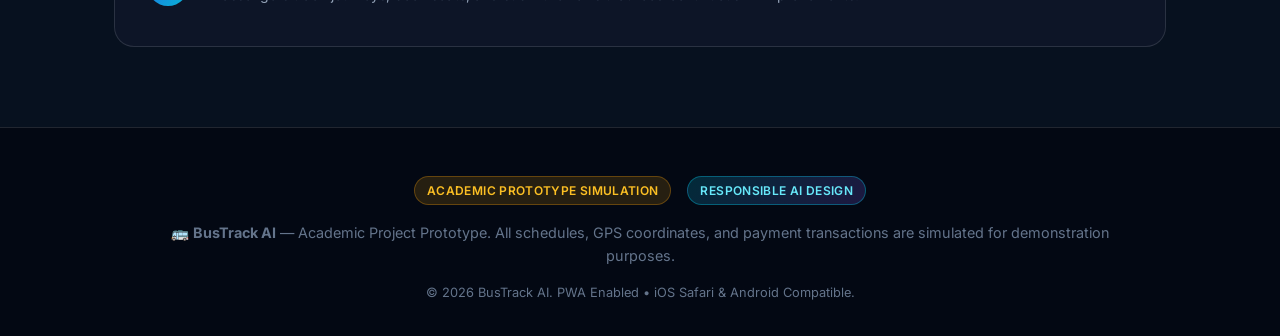
==== commit fb40741d: "Updated BusTrack AI project" ====
--- a/index.html
+++ b/index.html
@@ -157,6 +157,79 @@
       </div>
     </section>
 
+    <!-- Future Technology Integration Section -->
+    <section class="future-tech-section" style="padding: 4rem 1.5rem; max-width: 1100px; margin: 0 auto;">
+      <div class="section-heading" style="text-align: center; margin-bottom: 2.5rem;">
+        <div class="badge badge-ai" style="margin-bottom: 0.75rem;">Future Technology Integration</div>
+        <h2 style="font-size: 2rem; margin-bottom: 0.5rem;">Ready for Next-Generation Transit Architecture</h2>
+        <p class="text-muted text-sm" style="max-width: 650px; margin: 0 auto;">
+          Engineered with an enterprise-ready service abstraction layer to bridge real-world telematics, relational databases, and predictive AI models.
+        </p>
+      </div>
+
+      <div style="display: grid; grid-template-columns: repeat(auto-fit, minmax(280px, 1fr)); gap: 1.25rem;">
+        <!-- Card 1 -->
+        <div class="glass-card" style="padding: 1.5rem;">
+          <div style="display: flex; justify-content: space-between; align-items: flex-start; margin-bottom: 1rem;">
+            <span style="font-size: 2rem;">🛰️</span>
+            <span class="badge badge-simulation" style="font-size: 0.7rem;">Planned — Future Integration</span>
+          </div>
+          <h3 style="font-size: 1.15rem; margin-bottom: 0.5rem; color: #fff;">1. Real-Time Transport APIs</h3>
+          <p class="text-muted text-sm" style="margin: 0; line-height: 1.6;">
+            Connect authorized transport APIs for real-time bus locations, schedules and ETA.
+          </p>
+        </div>
+
+        <!-- Card 2 -->
+        <div class="glass-card" style="padding: 1.5rem;">
+          <div style="display: flex; justify-content: space-between; align-items: flex-start; margin-bottom: 1rem;">
+            <span style="font-size: 2rem;">🗄️</span>
+            <span class="badge badge-simulation" style="font-size: 0.7rem;">Planned — Future Integration</span>
+          </div>
+          <h3 style="font-size: 1.15rem; margin-bottom: 0.5rem; color: #fff;">2. Secure Database</h3>
+          <p class="text-muted text-sm" style="margin: 0; line-height: 1.6;">
+            Store passenger, bus, route, booking and feedback data through a secure backend database.
+          </p>
+        </div>
+
+        <!-- Card 3 -->
+        <div class="glass-card" style="padding: 1.5rem;">
+          <div style="display: flex; justify-content: space-between; align-items: flex-start; margin-bottom: 1rem;">
+            <span style="font-size: 2rem;">🧠</span>
+            <span class="badge badge-simulation" style="font-size: 0.7rem;">Planned — Future Integration</span>
+          </div>
+          <h3 style="font-size: 1.15rem; margin-bottom: 0.5rem; color: #fff;">3. Trained AI Models</h3>
+          <p class="text-muted text-sm" style="margin: 0; line-height: 1.6;">
+            Use trained ML/NLP models for ETA prediction, crowd forecasting and feedback analysis.
+          </p>
+        </div>
+
+        <!-- Card 4 -->
+        <div class="glass-card" style="padding: 1.5rem;">
+          <div style="display: flex; justify-content: space-between; align-items: flex-start; margin-bottom: 1rem;">
+            <span style="font-size: 2rem;">💳</span>
+            <span class="badge badge-simulation" style="font-size: 0.7rem;">Planned — Future Integration</span>
+          </div>
+          <h3 style="font-size: 1.15rem; margin-bottom: 0.5rem; color: #fff;">4. Secure Payments</h3>
+          <p class="text-muted text-sm" style="margin: 0; line-height: 1.6;">
+            Integrate an authorized payment gateway for real ticket booking.
+          </p>
+        </div>
+
+        <!-- Card 5 -->
+        <div class="glass-card" style="padding: 1.5rem; grid-column: 1 / -1;">
+          <div style="display: flex; justify-content: space-between; align-items: flex-start; margin-bottom: 1rem;">
+            <span style="font-size: 2rem;">📊</span>
+            <span class="badge badge-simulation" style="font-size: 0.7rem;">Planned — Future Integration</span>
+          </div>
+          <h3 style="font-size: 1.15rem; margin-bottom: 0.5rem; color: #fff;">5. Advanced Analytics</h3>
+          <p class="text-muted text-sm" style="margin: 0; line-height: 1.6;">
+            Use real operational data to generate transport insights.
+          </p>
+        </div>
+      </div>
+    </section>
+
     <!-- Architecture & C29 Project Context Section -->
     <section class="architecture-section">
       <div class="section-heading">
@@ -214,6 +287,12 @@
   </footer>
 
   <!-- Scripts -->
+  <script src="js/services/apiConfig.js"></script>
+  <script src="js/services/dbSchema.js"></script>
+  <script src="js/services/transportService.js"></script>
+  <script src="js/services/bookingService.js"></script>
+  <script src="js/services/trackingService.js"></script>
+  <script src="js/services/aiService.js"></script>
   <script src="js/language.js"></script>
   <script src="js/auth.js"></script>
   <script src="js/app.js"></script>
